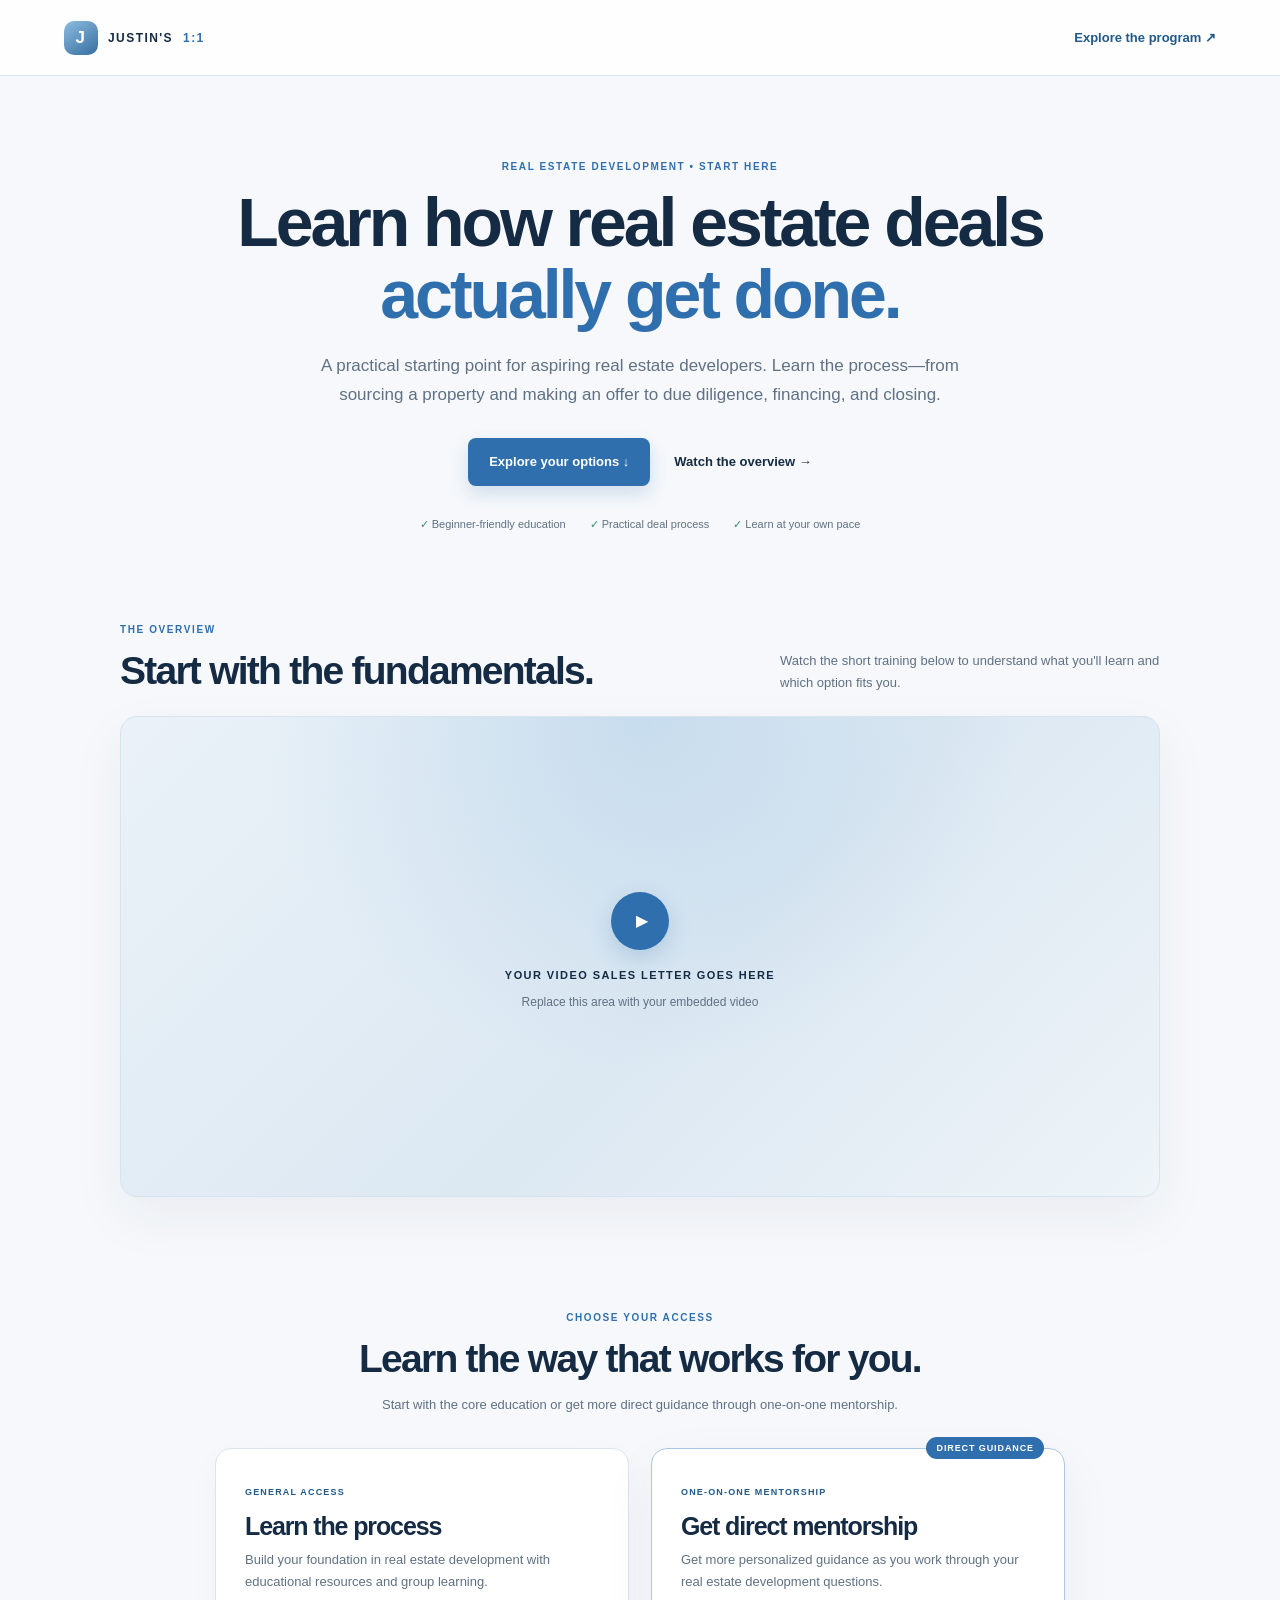
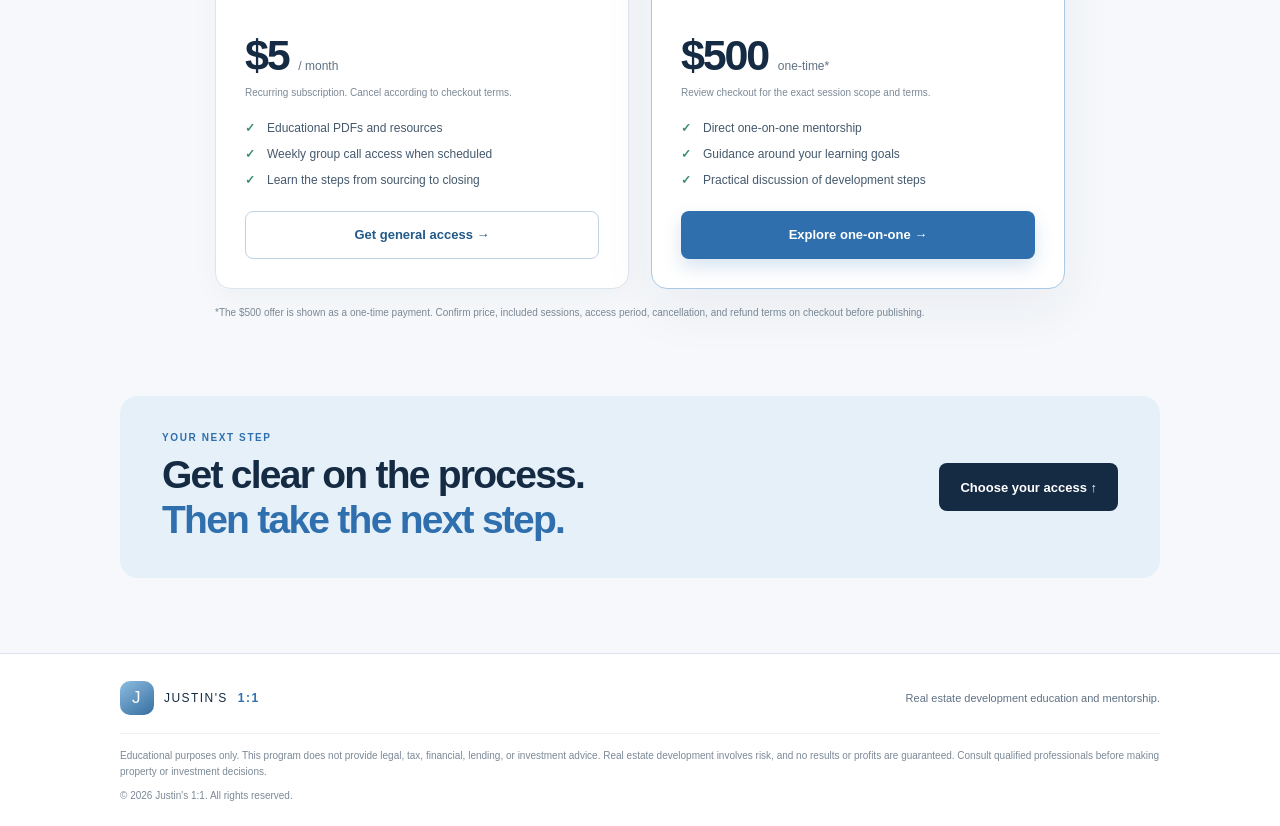
==== real-estate-mentorship-landing-page/index.html @ 49a2bb4a "Add files via upload" ====
<!doctype html><html lang="en"><head><meta charset="utf-8"><meta name="viewport" content="width=device-width, initial-scale=1"><meta name="description" content="Beginner-friendly real estate development education and mentorship."><title>Real Estate Development Mentorship</title><link rel="stylesheet" href="styles.css"></head><body>
<header><a class="brand" href="#"><span class="mark">J</span> JUSTIN'S <b>1:1</b></a><a href="#program">Explore the program ↗</a></header>
<main>
<section class="hero wrap"><p class="eyebrow">REAL ESTATE DEVELOPMENT • START HERE</p><h1>Learn how real estate deals <span>actually get done.</span></h1><p class="lead">A practical starting point for aspiring real estate developers. Learn the process—from sourcing a property and making an offer to due diligence, financing, and closing.</p><div class="actions"><a class="btn primary" href="#program">Explore your options ↓</a><a class="textlink" href="#training">Watch the overview →</a></div><div class="checks"><span>✓ Beginner-friendly education</span><span>✓ Practical deal process</span><span>✓ Learn at your own pace</span></div></section>
<section class="wrap video" id="training"><div class="section-head"><div><p class="eyebrow">THE OVERVIEW</p><h2>Start with the fundamentals.</h2></div><p class="muted">Watch the short training below to understand what you'll learn and which option fits you.</p></div><div class="video-frame"><div class="video-content"><div class="play">▶</div><strong>YOUR VIDEO SALES LETTER GOES HERE</strong><p>Replace this area with your embedded video</p></div></div></section>
<section class="wrap program" id="program"><div class="center"><p class="eyebrow">CHOOSE YOUR ACCESS</p><h2>Learn the way that works for you.</h2><p class="muted">Start with the core education or get more direct guidance through one-on-one mentorship.</p></div><div class="cards">
<article class="card"><p class="label">GENERAL ACCESS</p><h3>Learn the process</h3><p class="muted">Build your foundation in real estate development with educational resources and group learning.</p><div class="price">$5 <small>/ month</small></div><p class="fine">Recurring subscription. Cancel according to checkout terms.</p><ul><li>Educational PDFs and resources</li><li>Weekly group call access when scheduled</li><li>Learn the steps from sourcing to closing</li></ul><a class="btn secondary checkout-link" data-plan="general" href="#checkout">Get general access →</a></article>
<article class="card featured"><div class="pill">DIRECT GUIDANCE</div><p class="label">ONE-ON-ONE MENTORSHIP</p><h3>Get direct mentorship</h3><p class="muted">Get more personalized guidance as you work through your real estate development questions.</p><div class="price">$500 <small>one-time*</small></div><p class="fine">Review checkout for the exact session scope and terms.</p><ul><li>Direct one-on-one mentorship</li><li>Guidance around your learning goals</li><li>Practical discussion of development steps</li></ul><a class="btn primary checkout-link" data-plan="oneonone" href="#checkout">Explore one-on-one →</a></article></div><p class="footnote">*The $500 offer is shown as a one-time payment. Confirm price, included sessions, access period, cancellation, and refund terms on checkout before publishing.</p></section>
<section class="wrap closing"><div><p class="eyebrow">YOUR NEXT STEP</p><h2>Get clear on the process.<br><span>Then take the next step.</span></h2></div><a class="btn light" href="#program">Choose your access ↑</a></section>
</main><footer><div class="footer-top"><a class="brand" href="#"><span class="mark">J</span> JUSTIN'S <b>1:1</b></a><p>Real estate development education and mentorship.</p></div><p class="disclaimer">Educational purposes only. This program does not provide legal, tax, financial, lending, or investment advice. Real estate development involves risk, and no results or profits are guaranteed. Consult qualified professionals before making property or investment decisions.</p><p class="fine">© <span id="year"></span> Justin's 1:1. All rights reserved.</p></footer><script src="script.js"></script></body></html>
---- real-estate-mentorship-landing-page/styles.css ----
*{box-sizing:border-box}html{scroll-behavior:smooth}body{margin:0;background:#f6f8fb;color:#152b43;font-family:Inter,"DM Sans",Arial,sans-serif;-webkit-font-smoothing:antialiased}a{color:inherit;text-decoration:none}header{height:76px;padding:0 max(5vw,22px);display:flex;align-items:center;justify-content:space-between;background:#ffffffd9;border-bottom:1px solid #dce5ed;font-size:13px;font-weight:700;color:#215989}.brand{display:flex;align-items:center;gap:10px;font-size:12px;letter-spacing:.12em;color:#152b43}.brand b{color:#2f6fae}.mark{display:grid;place-items:center;width:34px;height:34px;border-radius:10px;background:linear-gradient(145deg,#8dbce0,#356e9f);color:white;font-size:17px}.wrap{width:min(1040px,calc(100% - 40px));margin:auto}.hero{text-align:center;padding:85px 0 65px}.eyebrow{font-size:10px;letter-spacing:.16em;font-weight:800;color:#2f6fae;margin:0 0 14px}h1,h2,h3{font-family:Inter,"DM Sans",Arial,sans-serif;letter-spacing:-.045em}h1{max-width:850px;margin:0 auto;font-size:clamp(42px,6vw,68px);line-height:1.06;font-weight:800}h1 span,.closing h2 span{color:#2f6fae}.lead{max-width:690px;margin:22px auto 0;color:#607184;font-size:17px;line-height:1.7}.actions{display:flex;align-items:center;justify-content:center;gap:24px;margin-top:28px}.btn{display:inline-flex;justify-content:center;align-items:center;gap:12px;min-height:48px;padding:0 21px;border-radius:8px;font-size:13px;font-weight:700;transition:.18s}.btn:hover{transform:translateY(-2px)}.primary{background:#2f6fae;color:#fff;box-shadow:0 8px 18px #2f6fae30}.primary:hover{background:#215989}.secondary{background:white;border:1px solid #bfd3e5;color:#215989}.textlink{font-size:13px;font-weight:700}.checks{display:flex;flex-wrap:wrap;justify-content:center;gap:12px 24px;margin-top:32px;color:#607184;font-size:11px}.checks span::first-letter{color:#3b8c72}.video{padding:28px 0 75px}.section-head{display:flex;align-items:end;justify-content:space-between;gap:24px;margin-bottom:22px}h2{font-size:clamp(28px,3.5vw,39px);line-height:1.15;margin:0}.muted{color:#607184;font-size:13px;line-height:1.7}.section-head .muted{max-width:380px;margin:0}.video-frame{aspect-ratio:16/7.4;min-height:240px;display:grid;place-items:center;border:1px solid #d8e4ed;border-radius:17px;background:radial-gradient(ellipse at 50% 0%,#82b4dc45,transparent 52%),linear-gradient(135deg,#eaf2f8,#dce8f2 55%,#eef4f8);box-shadow:0 20px 55px #1c39540f;text-align:center}.play{width:58px;height:58px;display:grid;place-items:center;margin:0 auto 15px;padding-left:4px;border-radius:50%;background:#2f6fae;color:white;box-shadow:0 8px 22px #2f6fae38}.video-content strong{font-size:11px;letter-spacing:.13em}.video-content p{font-size:12px;color:#607184}.program{padding:40px 0 75px}.center{text-align:center;margin-bottom:32px}.center .muted{max-width:560px;margin:12px auto 0}.cards{display:grid;grid-template-columns:repeat(2,minmax(0,1fr));gap:22px;max-width:850px;margin:auto}.card{position:relative;padding:29px;border:1px solid #dce5ed;border-radius:16px;background:#fff;box-shadow:0 10px 30px #1c395409}.featured{border:1.5px solid #a9c9e4;box-shadow:0 20px 55px #1c39540f}.pill{position:absolute;right:20px;top:-12px;border-radius:20px;background:#2f6fae;color:white;padding:6px 10px;font-size:9px;letter-spacing:.1em;font-weight:800}.label{font-size:9px;letter-spacing:.13em;font-weight:800;color:#215989}h3{font-size:25px;margin:15px 0 8px}.card .muted{min-height:65px;margin:0}.price{font-size:43px;line-height:1;font-weight:800;letter-spacing:-.05em;margin-top:20px}.price small{font-size:12px;color:#607184;font-weight:500;letter-spacing:0}.fine{font-size:10px;color:#7b8996;line-height:1.6}.card ul{padding:0;margin:20px 0 24px;list-style:none;display:grid;gap:12px}.card li{font-size:12px;color:#45596d;padding-left:22px;position:relative}.card li:before{content:"✓";position:absolute;left:0;color:#3b8c72;font-weight:800}.card .btn{width:100%}.footnote{max-width:850px;margin:16px auto 0;color:#7b8996;font-size:10px;line-height:1.6}.closing{display:flex;align-items:center;justify-content:space-between;gap:28px;padding:36px 42px;margin-bottom:75px;border-radius:18px;background:#e6f0f8}.closing .eyebrow{margin-bottom:10px}.light{background:#152b43;color:white;flex-shrink:0}.light:hover{background:#234768}footer{padding:27px max(5vw,22px) 22px;border-top:1px solid #dce5ed;background:white}.footer-top{max-width:1040px;margin:auto;display:flex;align-items:center;justify-content:space-between;gap:20px}.footer-top p{font-size:11px;color:#607184}.disclaimer,.fine{max-width:1040px;margin:18px auto 0;padding-top:14px;border-top:1px solid #edf1f4;font-size:10px;line-height:1.6;color:#7c8996}.fine{margin-top:8px;padding:0;border:0}@media(max-width:700px){header{height:66px;padding:0 18px}.wrap{width:calc(100% - 34px)}.hero{padding:65px 0 52px}h1{font-size:clamp(39px,10.5vw,56px)}.lead{font-size:15px}.actions{flex-direction:column;gap:16px}.checks{flex-direction:column;align-items:center;gap:9px}.section-head{display:block}.section-head .muted{margin-top:12px}.video{padding-bottom:52px}.video-frame{aspect-ratio:4/3;min-height:220px}.cards{grid-template-columns:1fr;gap:23px}.card .muted{min-height:0}.program{padding-bottom:52px}.closing{flex-direction:column;align-items:flex-start;padding:28px 24px;margin-bottom:52px}.footer-top{align-items:flex-start;flex-direction:column;gap:4px}}
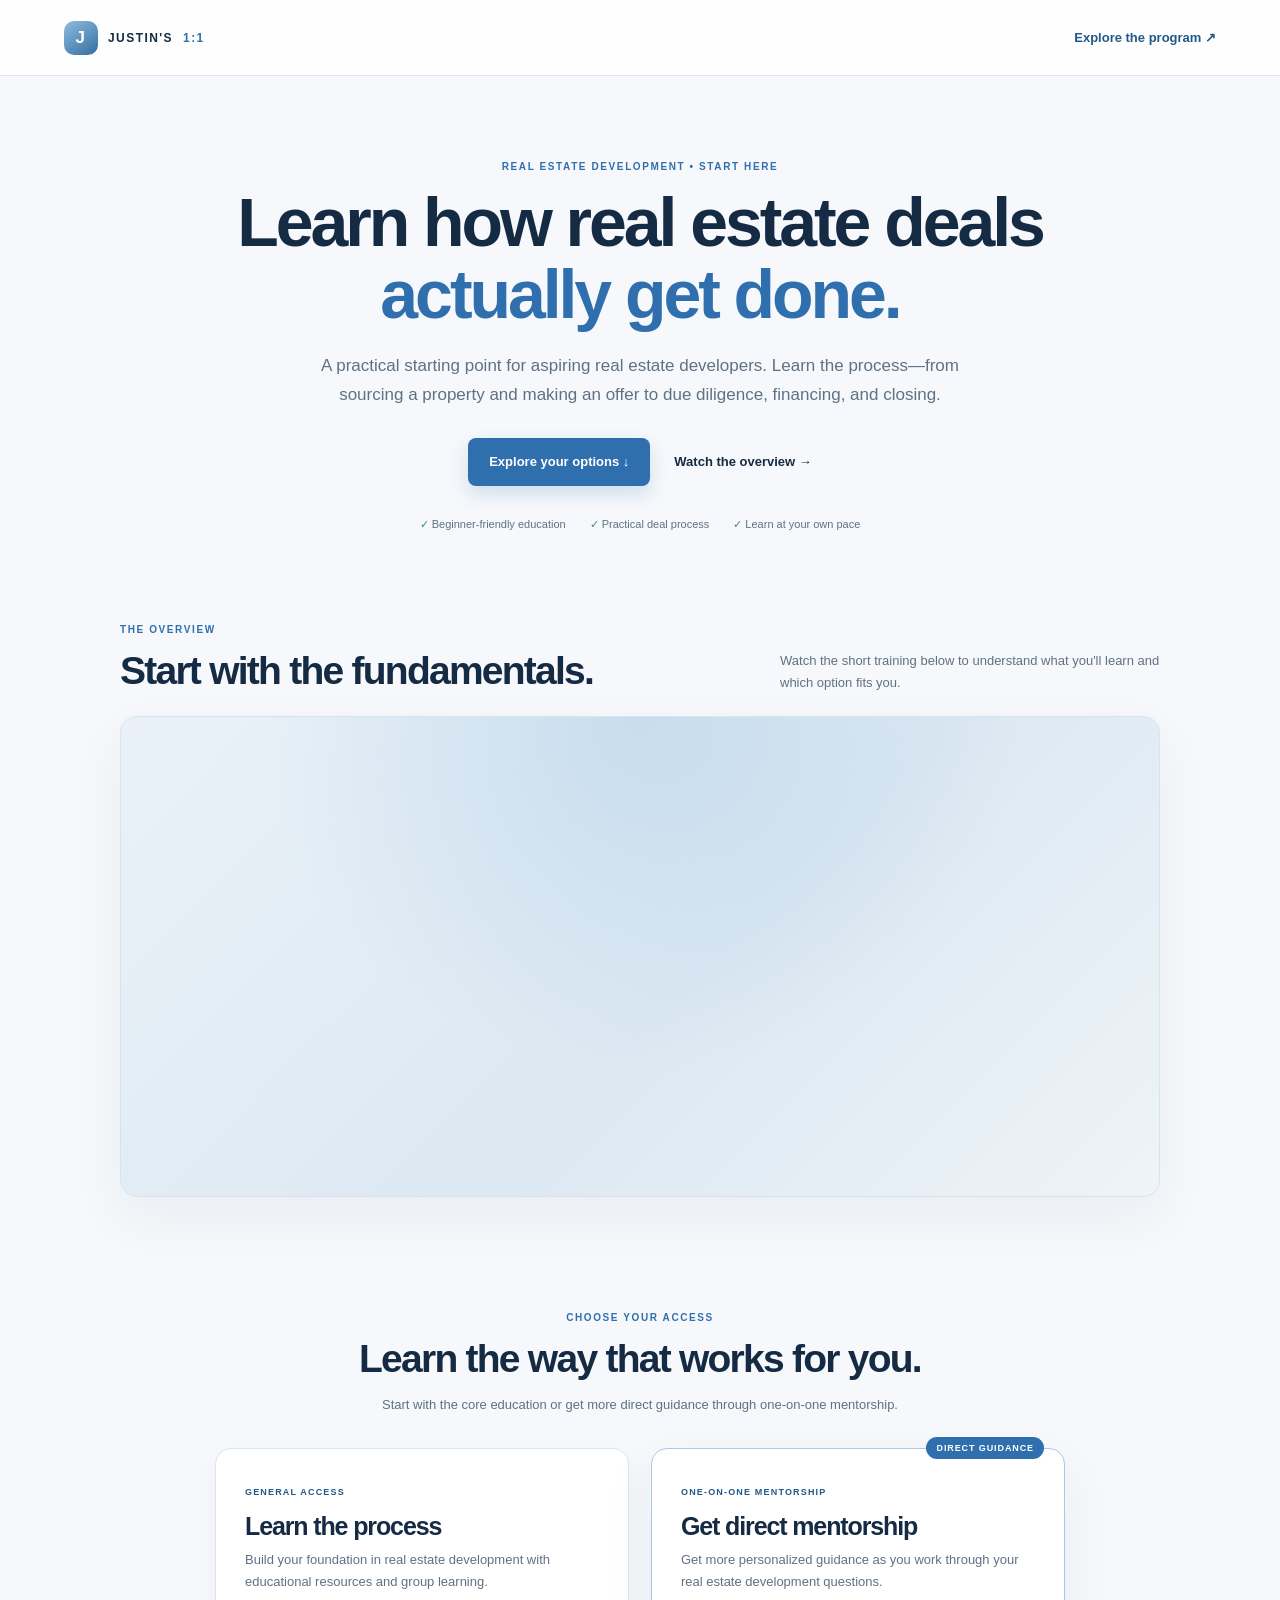
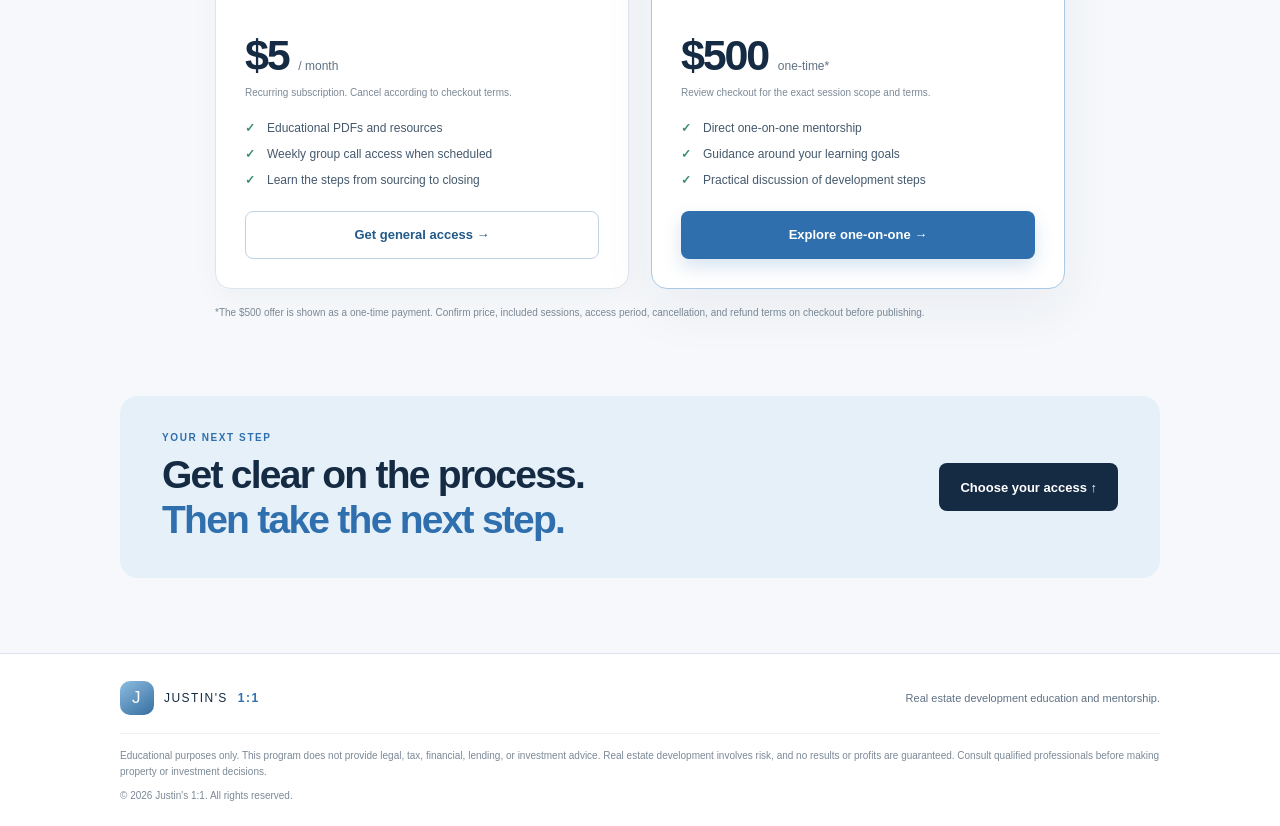
==== commit c94da91a: "Update index.html" ====
--- a/real-estate-mentorship-landing-page/index.html
+++ b/real-estate-mentorship-landing-page/index.html
@@ -2,9 +2,9 @@
 <header><a class="brand" href="#"><span class="mark">J</span> JUSTIN'S <b>1:1</b></a><a href="#program">Explore the program ↗</a></header>
 <main>
 <section class="hero wrap"><p class="eyebrow">REAL ESTATE DEVELOPMENT • START HERE</p><h1>Learn how real estate deals <span>actually get done.</span></h1><p class="lead">A practical starting point for aspiring real estate developers. Learn the process—from sourcing a property and making an offer to due diligence, financing, and closing.</p><div class="actions"><a class="btn primary" href="#program">Explore your options ↓</a><a class="textlink" href="#training">Watch the overview →</a></div><div class="checks"><span>✓ Beginner-friendly education</span><span>✓ Practical deal process</span><span>✓ Learn at your own pace</span></div></section>
-<section class="wrap video" id="training"><div class="section-head"><div><p class="eyebrow">THE OVERVIEW</p><h2>Start with the fundamentals.</h2></div><p class="muted">Watch the short training below to understand what you'll learn and which option fits you.</p></div><div class="video-frame"><div class="video-content"><div class="play">▶</div><strong>YOUR VIDEO SALES LETTER GOES HERE</strong><p>Replace this area with your embedded video</p></div></div></section>
+<section class="wrap video" id="training"><div class="section-head"><div><p class="eyebrow">THE OVERVIEW</p><h2>Start with the fundamentals.</h2></div><p class="muted">Watch the short training below to understand what you'll learn and which option fits you.</p></div><div class="video-frame" style="padding:0;overflow:hidden;"><iframe src="https://drive.google.com/file/d/1GxTo_ayerjVcAM13QinirHrWGMAOuEdE/preview" title="Real Estate Development Overview" allow="autoplay; fullscreen" allowfullscreen loading="lazy" style="display:block;width:100%;height:100%;min-height:100%;aspect-ratio:16/9;border:0;"></iframe></div></section>
 <section class="wrap program" id="program"><div class="center"><p class="eyebrow">CHOOSE YOUR ACCESS</p><h2>Learn the way that works for you.</h2><p class="muted">Start with the core education or get more direct guidance through one-on-one mentorship.</p></div><div class="cards">
 <article class="card"><p class="label">GENERAL ACCESS</p><h3>Learn the process</h3><p class="muted">Build your foundation in real estate development with educational resources and group learning.</p><div class="price">$5 <small>/ month</small></div><p class="fine">Recurring subscription. Cancel according to checkout terms.</p><ul><li>Educational PDFs and resources</li><li>Weekly group call access when scheduled</li><li>Learn the steps from sourcing to closing</li></ul><a class="btn secondary checkout-link" data-plan="general" href="#checkout">Get general access →</a></article>
 <article class="card featured"><div class="pill">DIRECT GUIDANCE</div><p class="label">ONE-ON-ONE MENTORSHIP</p><h3>Get direct mentorship</h3><p class="muted">Get more personalized guidance as you work through your real estate development questions.</p><div class="price">$500 <small>one-time*</small></div><p class="fine">Review checkout for the exact session scope and terms.</p><ul><li>Direct one-on-one mentorship</li><li>Guidance around your learning goals</li><li>Practical discussion of development steps</li></ul><a class="btn primary checkout-link" data-plan="oneonone" href="#checkout">Explore one-on-one →</a></article></div><p class="footnote">*The $500 offer is shown as a one-time payment. Confirm price, included sessions, access period, cancellation, and refund terms on checkout before publishing.</p></section>
 <section class="wrap closing"><div><p class="eyebrow">YOUR NEXT STEP</p><h2>Get clear on the process.<br><span>Then take the next step.</span></h2></div><a class="btn light" href="#program">Choose your access ↑</a></section>
-</main><footer><div class="footer-top"><a class="brand" href="#"><span class="mark">J</span> JUSTIN'S <b>1:1</b></a><p>Real estate development education and mentorship.</p></div><p class="disclaimer">Educational purposes only. This program does not provide legal, tax, financial, lending, or investment advice. Real estate development involves risk, and no results or profits are guaranteed. Consult qualified professionals before making property or investment decisions.</p><p class="fine">© <span id="year"></span> Justin's 1:1. All rights reserved.</p></footer><script src="script.js"></script></body></html>+</main><footer><div class="footer-top"><a class="brand" href="#"><span class="mark">J</span> JUSTIN'S <b>1:1</b></a><p>Real estate development education and mentorship.</p></div><p class="disclaimer">Educational purposes only. This program does not provide legal, tax, financial, lending, or investment advice. Real estate development involves risk, and no results or profits are guaranteed. Consult qualified professionals before making property or investment decisions.</p><p class="fine">© <span id="year"></span> Justin's 1:1. All rights reserved.</p></footer><script src="script.js"></script></body></html>
